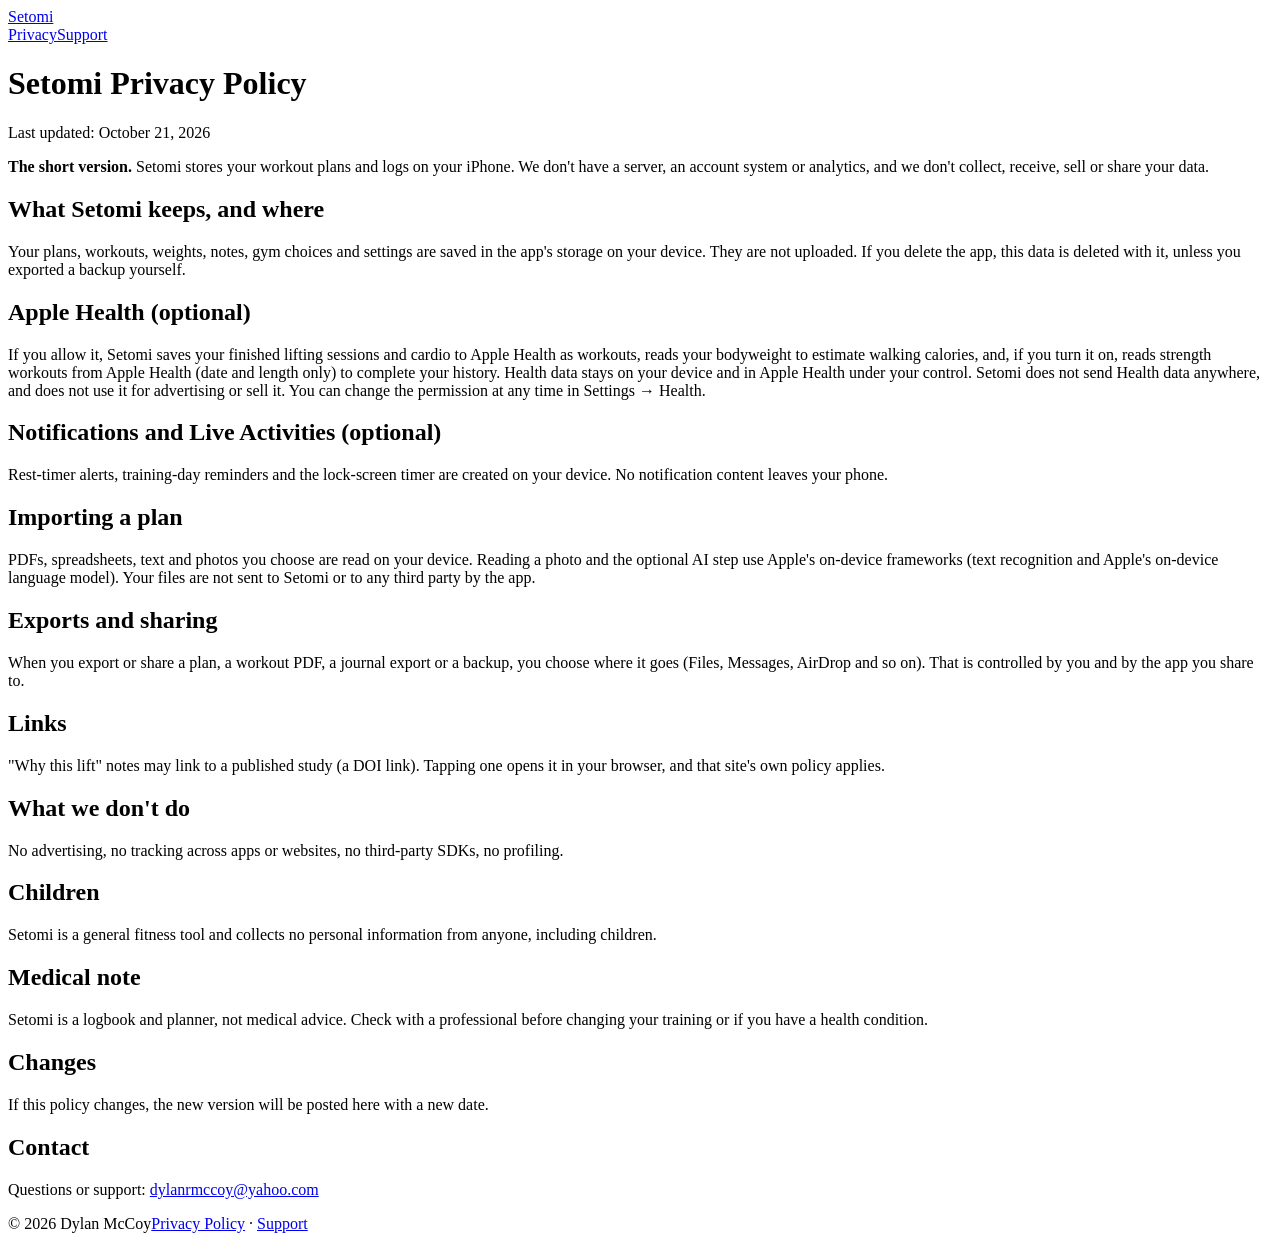
==== privacy.html @ c1842f3f "Add files via upload" ====
<!doctype html>
<html lang="en">
<head>
<meta charset="utf-8">
<meta name="viewport" content="width=device-width, initial-scale=1">
<title>Setomi Privacy Policy</title>
<meta name="description" content="How Setomi handles your data: it stays on your iPhone.">
<link rel="icon" href="img/icon.png">
<link rel="stylesheet" href="style.css">
</head>
<body>
<div class="wrap">
<header class="top">
<a class="brand" href="./"><img src="img/icon.png" alt="">Setomi</a>
<nav><a href="privacy.html" aria-current="page">Privacy</a><a href="support.html">Support</a></nav>
</header>
<main class="doc">
<h1>Setomi Privacy Policy</h1>
<p class="date">Last updated: October 21, 2026</p>

<div class="short"><p><strong>The short version.</strong> Setomi stores your workout plans and logs on your iPhone. We don't have a server, an account system or analytics, and we don't collect, receive, sell or share your data.</p></div>

<h2>What Setomi keeps, and where</h2>
<p>Your plans, workouts, weights, notes, gym choices and settings are saved in the app's storage on your device. They are not uploaded. If you delete the app, this data is deleted with it, unless you exported a backup yourself.</p>

<h2>Apple Health (optional)</h2>
<p>If you allow it, Setomi saves your finished lifting sessions and cardio to Apple Health as workouts, reads your bodyweight to estimate walking calories, and, if you turn it on, reads strength workouts from Apple Health (date and length only) to complete your history. Health data stays on your device and in Apple Health under your control. Setomi does not send Health data anywhere, and does not use it for advertising or sell it. You can change the permission at any time in Settings &rarr; Health.</p>

<h2>Notifications and Live Activities (optional)</h2>
<p>Rest-timer alerts, training-day reminders and the lock-screen timer are created on your device. No notification content leaves your phone.</p>

<h2>Importing a plan</h2>
<p>PDFs, spreadsheets, text and photos you choose are read on your device. Reading a photo and the optional AI step use Apple's on-device frameworks (text recognition and Apple's on-device language model). Your files are not sent to Setomi or to any third party by the app.</p>

<h2>Exports and sharing</h2>
<p>When you export or share a plan, a workout PDF, a journal export or a backup, you choose where it goes (Files, Messages, AirDrop and so on). That is controlled by you and by the app you share to.</p>

<h2>Links</h2>
<p>"Why this lift" notes may link to a published study (a DOI link). Tapping one opens it in your browser, and that site's own policy applies.</p>

<h2>What we don't do</h2>
<p>No advertising, no tracking across apps or websites, no third-party SDKs, no profiling.</p>

<h2>Children</h2>
<p>Setomi is a general fitness tool and collects no personal information from anyone, including children.</p>

<h2>Medical note</h2>
<p>Setomi is a logbook and planner, not medical advice. Check with a professional before changing your training or if you have a health condition.</p>

<h2>Changes</h2>
<p>If this policy changes, the new version will be posted here with a new date.</p>

<h2>Contact</h2>
<p>Questions or support: <a href="mailto:dylanrmccoy@yahoo.com">dylanrmccoy@yahoo.com</a></p>
</main>
<footer><span>&copy; 2026 Dylan McCoy</span><span><a href="privacy.html">Privacy Policy</a> &middot; <a href="support.html">Support</a></span></footer>
</div>
</body>
</html>
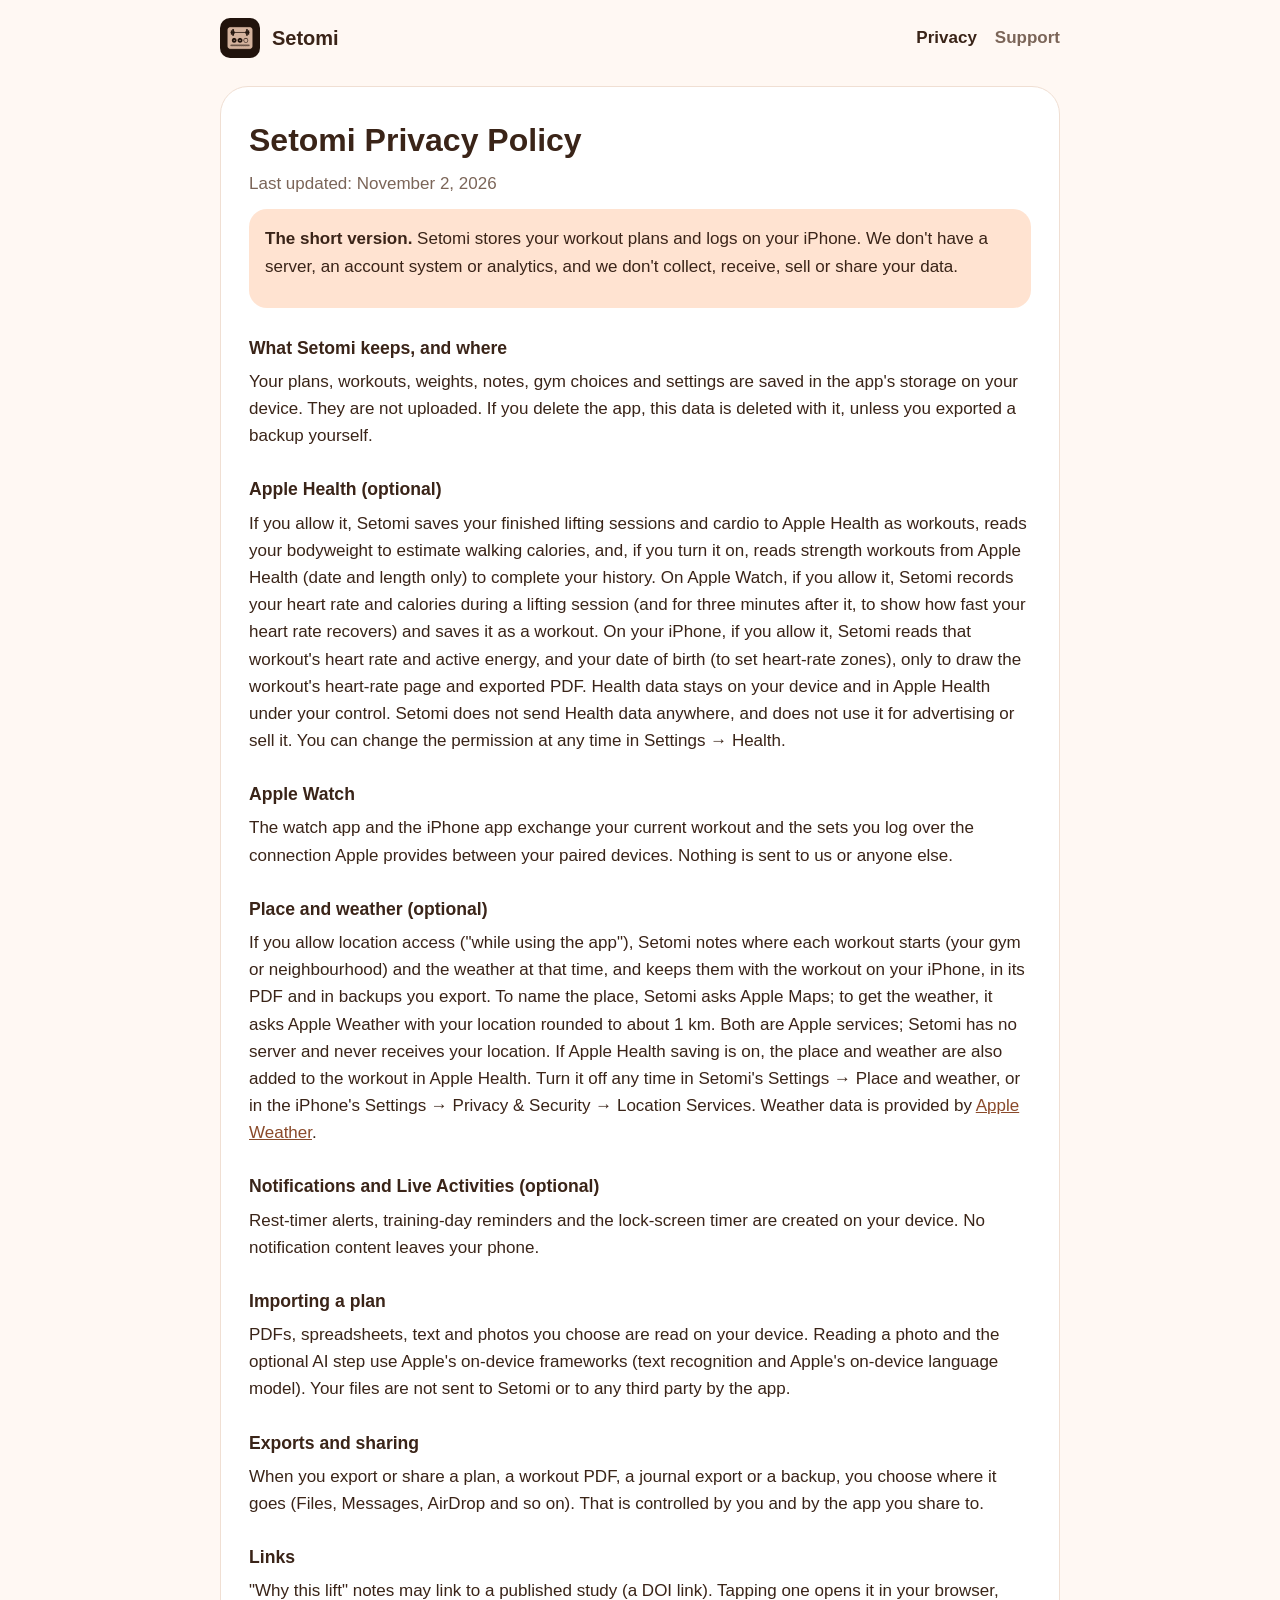
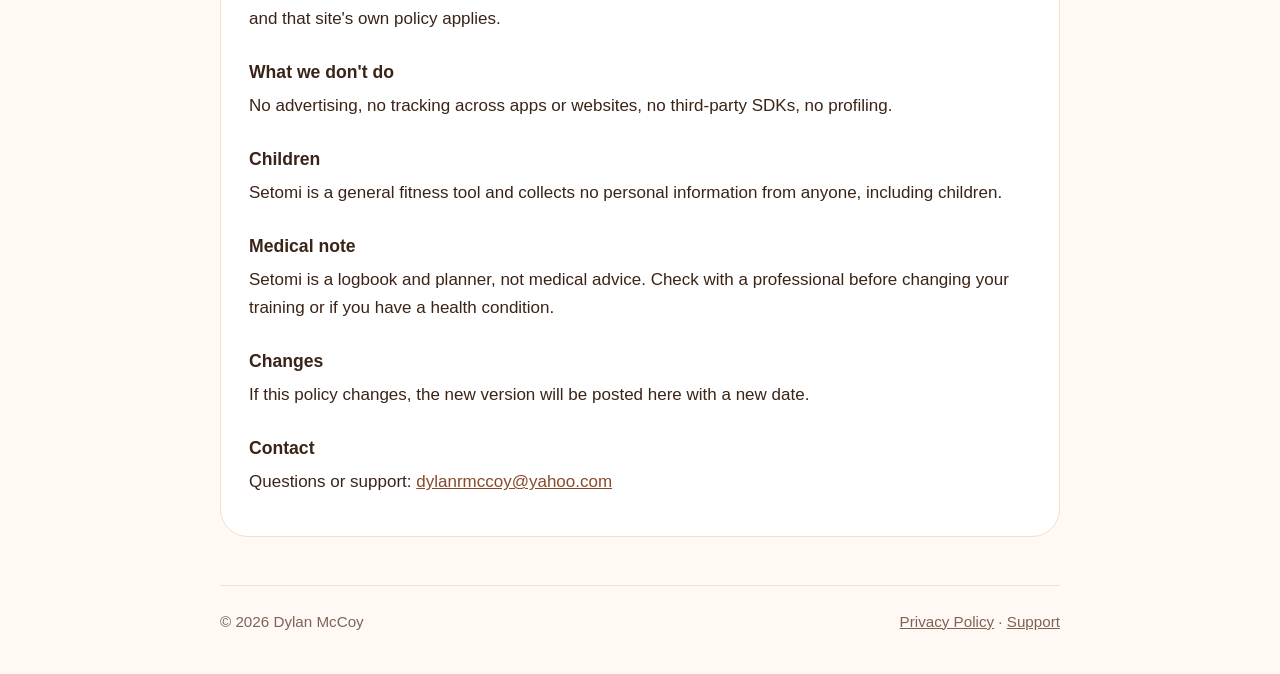
==== commit 573c4bcf: "Add files via upload" ====
--- a/privacy.html
+++ b/privacy.html
@@ -16,7 +16,7 @@
 </header>
 <main class="doc">
 <h1>Setomi Privacy Policy</h1>
-<p class="date">Last updated: October 21, 2026</p>
+<p class="date">Last updated: November 2, 2026</p>
 
 <div class="short"><p><strong>The short version.</strong> Setomi stores your workout plans and logs on your iPhone. We don't have a server, an account system or analytics, and we don't collect, receive, sell or share your data.</p></div>
 
@@ -24,7 +24,13 @@
 <p>Your plans, workouts, weights, notes, gym choices and settings are saved in the app's storage on your device. They are not uploaded. If you delete the app, this data is deleted with it, unless you exported a backup yourself.</p>
 
 <h2>Apple Health (optional)</h2>
-<p>If you allow it, Setomi saves your finished lifting sessions and cardio to Apple Health as workouts, reads your bodyweight to estimate walking calories, and, if you turn it on, reads strength workouts from Apple Health (date and length only) to complete your history. Health data stays on your device and in Apple Health under your control. Setomi does not send Health data anywhere, and does not use it for advertising or sell it. You can change the permission at any time in Settings &rarr; Health.</p>
+<p>If you allow it, Setomi saves your finished lifting sessions and cardio to Apple Health as workouts, reads your bodyweight to estimate walking calories, and, if you turn it on, reads strength workouts from Apple Health (date and length only) to complete your history. On Apple Watch, if you allow it, Setomi records your heart rate and calories during a lifting session (and for three minutes after it, to show how fast your heart rate recovers) and saves it as a workout. On your iPhone, if you allow it, Setomi reads that workout's heart rate and active energy, and your date of birth (to set heart-rate zones), only to draw the workout's heart-rate page and exported PDF. Health data stays on your device and in Apple Health under your control. Setomi does not send Health data anywhere, and does not use it for advertising or sell it. You can change the permission at any time in Settings &rarr; Health.</p>
+
+<h2>Apple Watch</h2>
+<p>The watch app and the iPhone app exchange your current workout and the sets you log over the connection Apple provides between your paired devices. Nothing is sent to us or anyone else.</p>
+
+<h2>Place and weather (optional)</h2>
+<p>If you allow location access ("while using the app"), Setomi notes where each workout starts (your gym or neighbourhood) and the weather at that time, and keeps them with the workout on your iPhone, in its PDF and in backups you export. To name the place, Setomi asks Apple Maps; to get the weather, it asks Apple Weather with your location rounded to about 1 km. Both are Apple services; Setomi has no server and never receives your location. If Apple Health saving is on, the place and weather are also added to the workout in Apple Health. Turn it off any time in Setomi's Settings &rarr; Place and weather, or in the iPhone's Settings &rarr; Privacy &amp; Security &rarr; Location Services. Weather data is provided by <a href="https://weatherkit.apple.com/legal-attribution.html">Apple Weather</a>.</p>
 
 <h2>Notifications and Live Activities (optional)</h2>
 <p>Rest-timer alerts, training-day reminders and the lock-screen timer are created on your device. No notification content leaves your phone.</p>
--- a/style.css
+++ b/style.css
@@ -0,0 +1,36 @@
+:root{color-scheme:light dark;--bg:#fff8f3;--card:#fff;--fg:#3a2418;--mute:#7b6558;--line:#f0dfd3;--accent:#7a4b35;--pop:#e8743b;--soft:#ffe3d1;--link:#8a4a2a}
+@media (prefers-color-scheme:dark){:root{--bg:#1a1210;--card:#251a16;--fg:#f6e9e0;--mute:#c2aa9b;--line:#3a2a23;--accent:#e6b697;--pop:#ff9a63;--soft:#3a241a;--link:#ffb88f}}
+*{box-sizing:border-box}
+html{scroll-behavior:smooth}
+body{margin:0;background:var(--bg);color:var(--fg);font:17px/1.6 ui-rounded,"SF Pro Rounded",-apple-system,BlinkMacSystemFont,"Segoe UI",Roboto,sans-serif}
+a{color:var(--link)}
+.wrap{max-width:880px;margin:0 auto;padding:0 20px}
+header.top{display:flex;align-items:center;justify-content:space-between;padding:18px 0}
+.brand{display:flex;align-items:center;gap:12px;font-weight:800;font-size:1.25rem;color:var(--fg);text-decoration:none}
+.brand img{width:40px;height:40px;border-radius:10px}
+nav a{margin-left:18px;font-weight:700;text-decoration:none;color:var(--mute)}
+nav a:hover,nav a[aria-current]{color:var(--fg)}
+.hero{position:relative;overflow:hidden;background:linear-gradient(170deg,#ffe3d1,#ffc9b0);border-radius:36px;padding:48px 28px 0;text-align:center;color:#3a2418}
+@media (prefers-color-scheme:dark){.hero{background:linear-gradient(170deg,#4a2c1f,#2a1812);color:#fff1e8}}
+.hero h1{font-size:clamp(2.2rem,7vw,3.6rem);line-height:1.08;margin:0 0 12px;letter-spacing:-.02em}
+.hero p{margin:0 auto 22px;max-width:520px;font-size:1.15rem;opacity:.85}
+.pill{display:inline-block;background:var(--accent);color:#fff;font-weight:800;border-radius:999px;padding:12px 24px}
+@media (prefers-color-scheme:dark){.pill{background:var(--pop);color:#2a1812}}
+.shots{display:flex;gap:14px;justify-content:center;margin-top:34px}
+.shots img{width:30%;max-width:210px;border-radius:26px 26px 0 0;box-shadow:0 18px 40px rgba(58,36,24,.25);display:block}
+.shots img:nth-child(odd){transform:translateY(22px)}
+.bubble{position:absolute;border-radius:50%;background:radial-gradient(circle at 30% 30%,rgba(255,255,255,.9),rgba(255,255,255,.2));opacity:.5}
+.grid{display:grid;grid-template-columns:repeat(auto-fit,minmax(240px,1fr));gap:16px;margin:36px 0}
+.card{background:var(--card);border:1px solid var(--line);border-radius:26px;padding:22px}
+.card h3{margin:0 0 6px;font-size:1.1rem}
+.card p{margin:0;color:var(--mute)}
+.card .dot{display:inline-grid;place-items:center;width:40px;height:40px;border-radius:50%;background:var(--soft);margin-bottom:12px;font-size:1.2rem}
+h2.sec{font-size:1.6rem;margin:40px 0 6px}
+.doc{background:var(--card);border:1px solid var(--line);border-radius:28px;padding:28px;margin:10px 0 30px}
+.doc h1{margin:0 0 4px;font-size:2rem}
+.doc h2{font-size:1.1rem;margin:26px 0 6px}
+.doc p{margin:0 0 12px}
+.date{color:var(--mute);margin-bottom:18px}
+.short{background:var(--soft);border-radius:18px;padding:16px;margin:0 0 6px}
+footer{border-top:1px solid var(--line);margin-top:48px;padding:24px 0 40px;color:var(--mute);font-size:.95rem;display:flex;flex-wrap:wrap;gap:8px 20px;justify-content:space-between}
+footer a{color:var(--mute)}
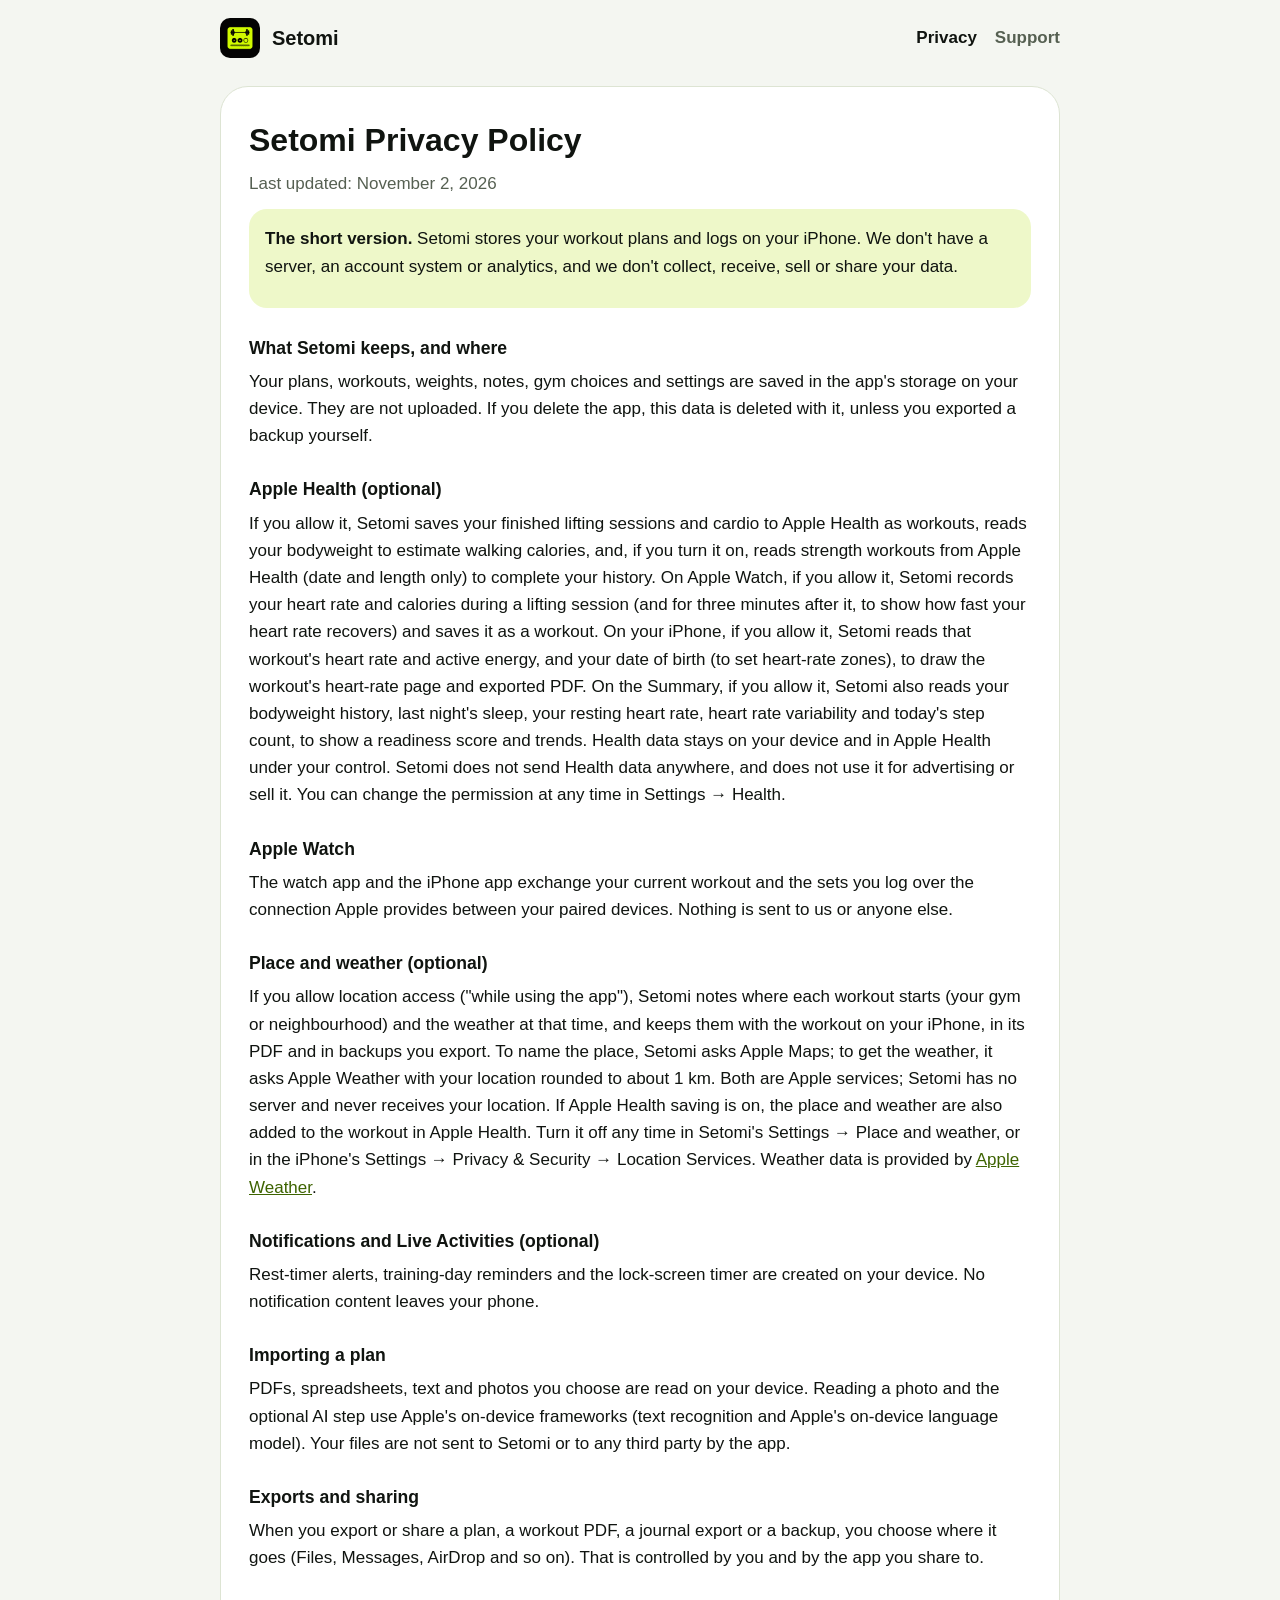
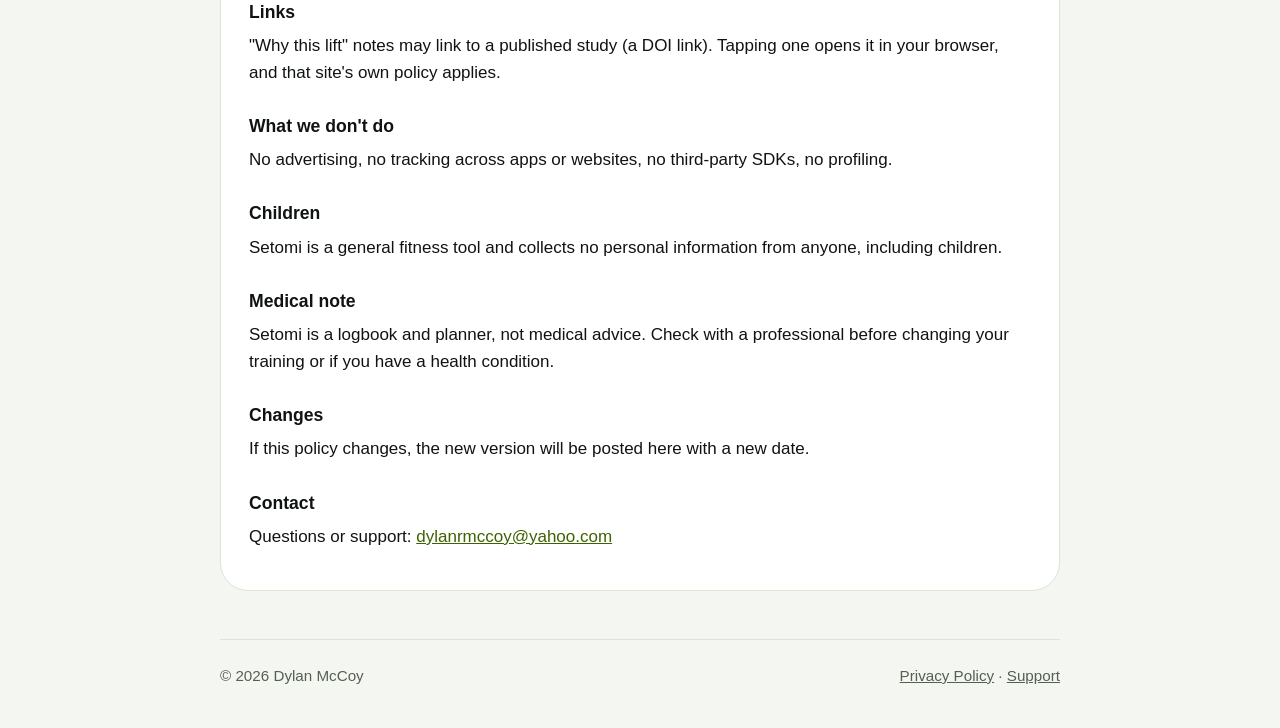
==== commit 7fc4e830: "Privacy: mention steps and resting heart rate on the Summary" ====
--- a/privacy.html
+++ b/privacy.html
@@ -24,7 +24,7 @@
 <p>Your plans, workouts, weights, notes, gym choices and settings are saved in the app's storage on your device. They are not uploaded. If you delete the app, this data is deleted with it, unless you exported a backup yourself.</p>
 
 <h2>Apple Health (optional)</h2>
-<p>If you allow it, Setomi saves your finished lifting sessions and cardio to Apple Health as workouts, reads your bodyweight to estimate walking calories, and, if you turn it on, reads strength workouts from Apple Health (date and length only) to complete your history. On Apple Watch, if you allow it, Setomi records your heart rate and calories during a lifting session (and for three minutes after it, to show how fast your heart rate recovers) and saves it as a workout. On your iPhone, if you allow it, Setomi reads that workout's heart rate and active energy, and your date of birth (to set heart-rate zones), only to draw the workout's heart-rate page and exported PDF. Health data stays on your device and in Apple Health under your control. Setomi does not send Health data anywhere, and does not use it for advertising or sell it. You can change the permission at any time in Settings &rarr; Health.</p>
+<p>If you allow it, Setomi saves your finished lifting sessions and cardio to Apple Health as workouts, reads your bodyweight to estimate walking calories, and, if you turn it on, reads strength workouts from Apple Health (date and length only) to complete your history. On Apple Watch, if you allow it, Setomi records your heart rate and calories during a lifting session (and for three minutes after it, to show how fast your heart rate recovers) and saves it as a workout. On your iPhone, if you allow it, Setomi reads that workout's heart rate and active energy, and your date of birth (to set heart-rate zones), to draw the workout's heart-rate page and exported PDF. On the Summary, if you allow it, Setomi also reads your bodyweight history, last night's sleep, your resting heart rate, heart rate variability and today's step count, to show a readiness score and trends. Health data stays on your device and in Apple Health under your control. Setomi does not send Health data anywhere, and does not use it for advertising or sell it. You can change the permission at any time in Settings &rarr; Health.</p>
 
 <h2>Apple Watch</h2>
 <p>The watch app and the iPhone app exchange your current workout and the sets you log over the connection Apple provides between your paired devices. Nothing is sent to us or anyone else.</p>
--- a/style.css
+++ b/style.css
@@ -1,5 +1,5 @@
-:root{color-scheme:light dark;--bg:#fff8f3;--card:#fff;--fg:#3a2418;--mute:#7b6558;--line:#f0dfd3;--accent:#7a4b35;--pop:#e8743b;--soft:#ffe3d1;--link:#8a4a2a}
-@media (prefers-color-scheme:dark){:root{--bg:#1a1210;--card:#251a16;--fg:#f6e9e0;--mute:#c2aa9b;--line:#3a2a23;--accent:#e6b697;--pop:#ff9a63;--soft:#3a241a;--link:#ffb88f}}
+:root{color-scheme:light dark;--bg:#f4f6f1;--card:#fff;--fg:#101410;--mute:#566052;--line:#dde4d3;--accent:#4c7a00;--pop:#c6ff00;--soft:#eef8c9;--link:#3d6300}
+@media (prefers-color-scheme:dark){:root{--bg:#0a0a0a;--card:#141614;--fg:#f3f6ee;--mute:#a3ac9a;--line:#262b22;--accent:#c6ff00;--pop:#c6ff00;--soft:#1c2410;--link:#d2ff3a}}
 *{box-sizing:border-box}
 html{scroll-behavior:smooth}
 body{margin:0;background:var(--bg);color:var(--fg);font:17px/1.6 ui-rounded,"SF Pro Rounded",-apple-system,BlinkMacSystemFont,"Segoe UI",Roboto,sans-serif}
@@ -10,14 +10,14 @@
 .brand img{width:40px;height:40px;border-radius:10px}
 nav a{margin-left:18px;font-weight:700;text-decoration:none;color:var(--mute)}
 nav a:hover,nav a[aria-current]{color:var(--fg)}
-.hero{position:relative;overflow:hidden;background:linear-gradient(170deg,#ffe3d1,#ffc9b0);border-radius:36px;padding:48px 28px 0;text-align:center;color:#3a2418}
-@media (prefers-color-scheme:dark){.hero{background:linear-gradient(170deg,#4a2c1f,#2a1812);color:#fff1e8}}
+.hero{position:relative;overflow:hidden;background:linear-gradient(170deg,#eaffa6,#c6ff00);border-radius:36px;padding:48px 28px 0;text-align:center;color:#0a0a0a}
+@media (prefers-color-scheme:dark){.hero{background:linear-gradient(170deg,#1d2609,#0a0a0a);color:#f3f6ee}}
 .hero h1{font-size:clamp(2.2rem,7vw,3.6rem);line-height:1.08;margin:0 0 12px;letter-spacing:-.02em}
 .hero p{margin:0 auto 22px;max-width:520px;font-size:1.15rem;opacity:.85}
-.pill{display:inline-block;background:var(--accent);color:#fff;font-weight:800;border-radius:999px;padding:12px 24px}
-@media (prefers-color-scheme:dark){.pill{background:var(--pop);color:#2a1812}}
+.pill{display:inline-block;background:#0a0a0a;color:#c6ff00;font-weight:800;border-radius:999px;padding:12px 24px}
+@media (prefers-color-scheme:dark){.pill{background:#c6ff00;color:#0a0a0a}}
 .shots{display:flex;gap:14px;justify-content:center;margin-top:34px}
-.shots img{width:30%;max-width:210px;border-radius:26px 26px 0 0;box-shadow:0 18px 40px rgba(58,36,24,.25);display:block}
+.shots img{width:30%;max-width:210px;border-radius:26px 26px 0 0;box-shadow:0 18px 40px rgba(10,10,10,.3);display:block}
 .shots img:nth-child(odd){transform:translateY(22px)}
 .bubble{position:absolute;border-radius:50%;background:radial-gradient(circle at 30% 30%,rgba(255,255,255,.9),rgba(255,255,255,.2));opacity:.5}
 .grid{display:grid;grid-template-columns:repeat(auto-fit,minmax(240px,1fr));gap:16px;margin:36px 0}
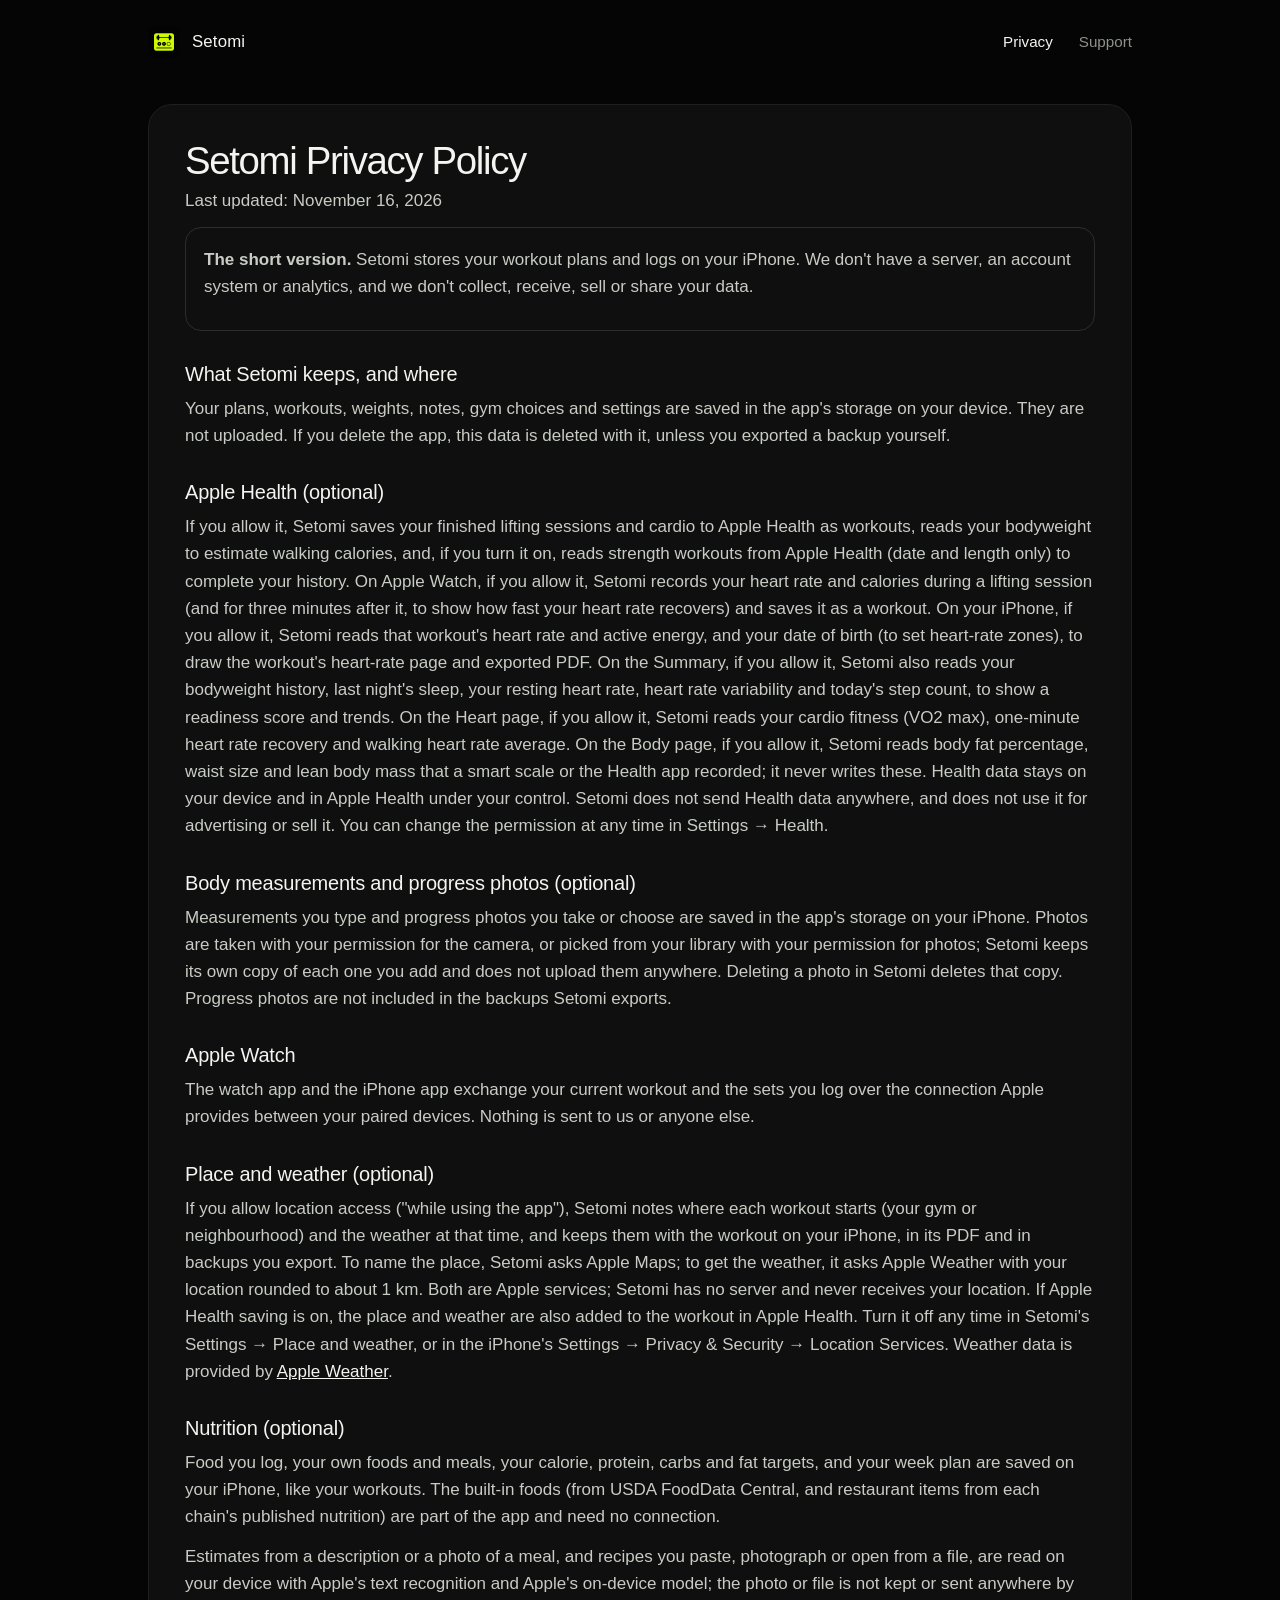
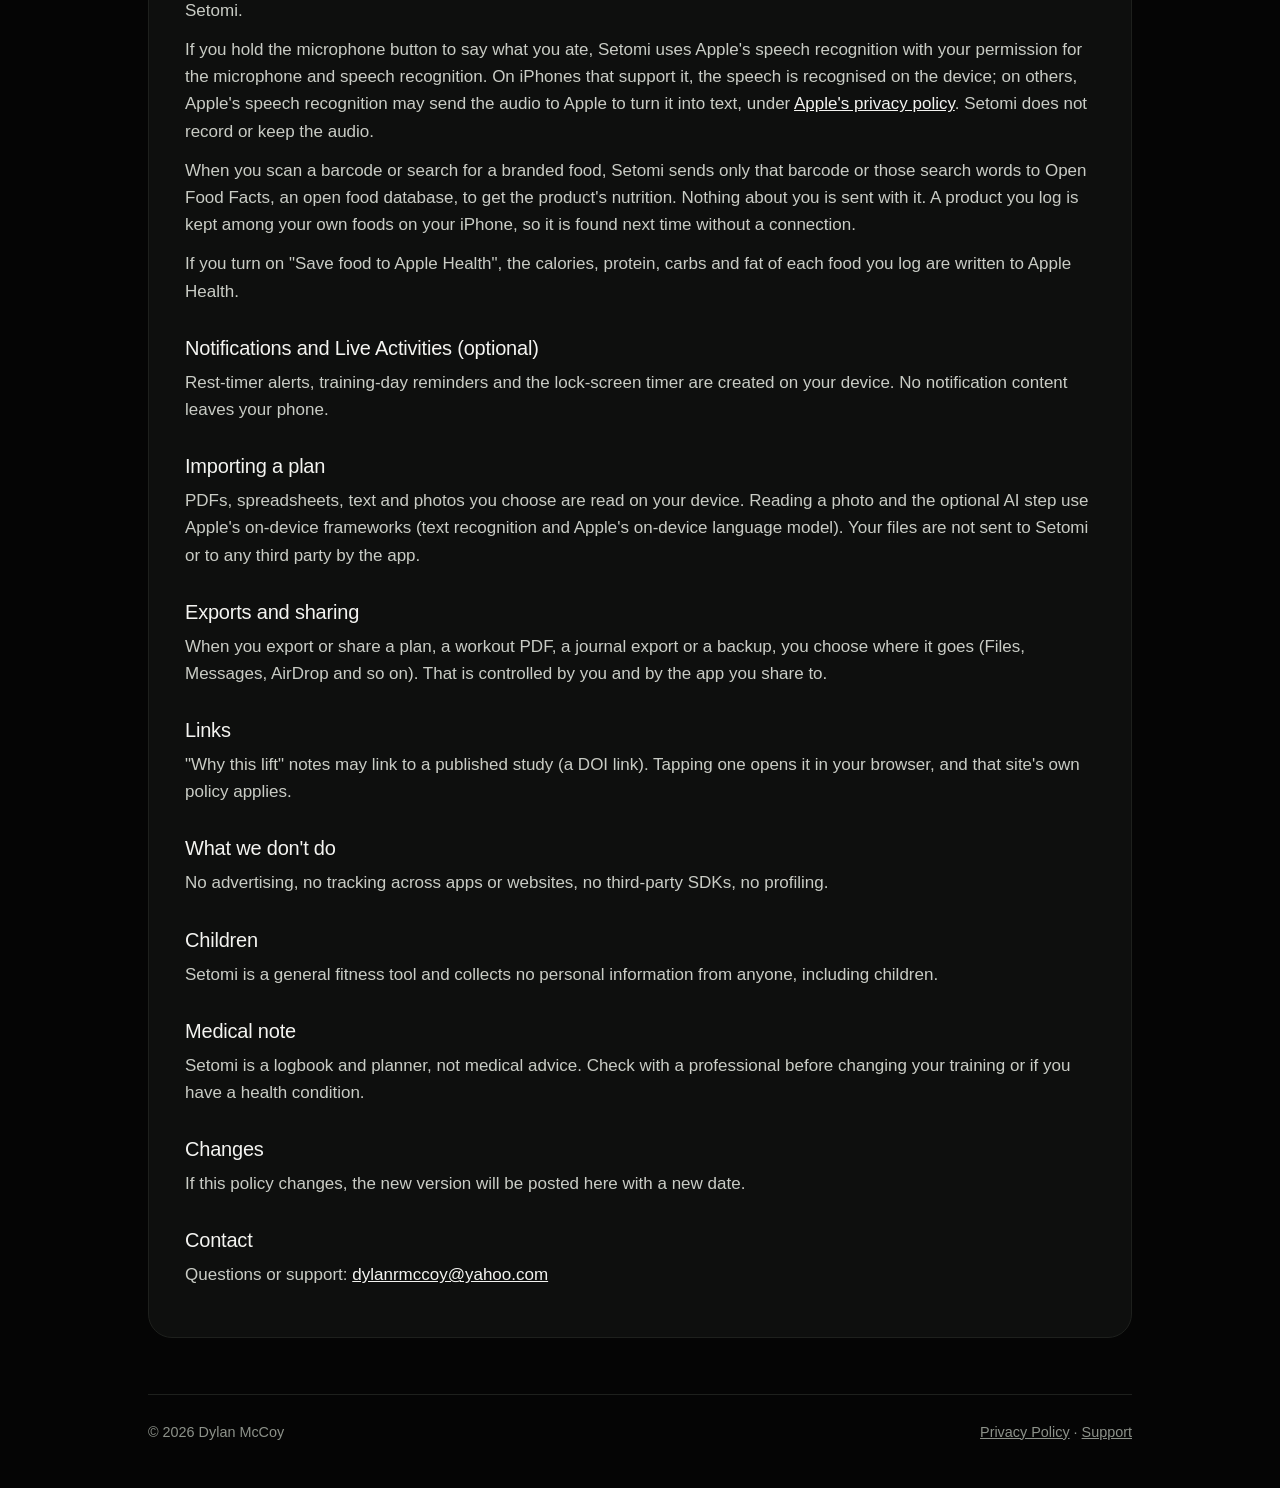
==== commit 0ef2b52f: "Privacy policy for Setomi 1.2 Co-Authored-By: Claude Opus 5.5 <noreply@anthropic.com>" ====
--- a/privacy.html
+++ b/privacy.html
@@ -16,7 +16,7 @@
 </header>
 <main class="doc">
 <h1>Setomi Privacy Policy</h1>
-<p class="date">Last updated: November 2, 2026</p>
+<p class="date">Last updated: November 16, 2026</p>
 
 <div class="short"><p><strong>The short version.</strong> Setomi stores your workout plans and logs on your iPhone. We don't have a server, an account system or analytics, and we don't collect, receive, sell or share your data.</p></div>
 
@@ -24,13 +24,23 @@
 <p>Your plans, workouts, weights, notes, gym choices and settings are saved in the app's storage on your device. They are not uploaded. If you delete the app, this data is deleted with it, unless you exported a backup yourself.</p>
 
 <h2>Apple Health (optional)</h2>
-<p>If you allow it, Setomi saves your finished lifting sessions and cardio to Apple Health as workouts, reads your bodyweight to estimate walking calories, and, if you turn it on, reads strength workouts from Apple Health (date and length only) to complete your history. On Apple Watch, if you allow it, Setomi records your heart rate and calories during a lifting session (and for three minutes after it, to show how fast your heart rate recovers) and saves it as a workout. On your iPhone, if you allow it, Setomi reads that workout's heart rate and active energy, and your date of birth (to set heart-rate zones), to draw the workout's heart-rate page and exported PDF. On the Summary, if you allow it, Setomi also reads your bodyweight history, last night's sleep, your resting heart rate, heart rate variability and today's step count, to show a readiness score and trends. Health data stays on your device and in Apple Health under your control. Setomi does not send Health data anywhere, and does not use it for advertising or sell it. You can change the permission at any time in Settings &rarr; Health.</p>
+<p>If you allow it, Setomi saves your finished lifting sessions and cardio to Apple Health as workouts, reads your bodyweight to estimate walking calories, and, if you turn it on, reads strength workouts from Apple Health (date and length only) to complete your history. On Apple Watch, if you allow it, Setomi records your heart rate and calories during a lifting session (and for three minutes after it, to show how fast your heart rate recovers) and saves it as a workout. On your iPhone, if you allow it, Setomi reads that workout's heart rate and active energy, and your date of birth (to set heart-rate zones), to draw the workout's heart-rate page and exported PDF. On the Summary, if you allow it, Setomi also reads your bodyweight history, last night's sleep, your resting heart rate, heart rate variability and today's step count, to show a readiness score and trends. On the Heart page, if you allow it, Setomi reads your cardio fitness (VO2 max), one-minute heart rate recovery and walking heart rate average. On the Body page, if you allow it, Setomi reads body fat percentage, waist size and lean body mass that a smart scale or the Health app recorded; it never writes these. Health data stays on your device and in Apple Health under your control. Setomi does not send Health data anywhere, and does not use it for advertising or sell it. You can change the permission at any time in Settings &rarr; Health.</p>
+
+<h2>Body measurements and progress photos (optional)</h2>
+<p>Measurements you type and progress photos you take or choose are saved in the app's storage on your iPhone. Photos are taken with your permission for the camera, or picked from your library with your permission for photos; Setomi keeps its own copy of each one you add and does not upload them anywhere. Deleting a photo in Setomi deletes that copy. Progress photos are not included in the backups Setomi exports.</p>
 
 <h2>Apple Watch</h2>
 <p>The watch app and the iPhone app exchange your current workout and the sets you log over the connection Apple provides between your paired devices. Nothing is sent to us or anyone else.</p>
 
 <h2>Place and weather (optional)</h2>
 <p>If you allow location access ("while using the app"), Setomi notes where each workout starts (your gym or neighbourhood) and the weather at that time, and keeps them with the workout on your iPhone, in its PDF and in backups you export. To name the place, Setomi asks Apple Maps; to get the weather, it asks Apple Weather with your location rounded to about 1 km. Both are Apple services; Setomi has no server and never receives your location. If Apple Health saving is on, the place and weather are also added to the workout in Apple Health. Turn it off any time in Setomi's Settings &rarr; Place and weather, or in the iPhone's Settings &rarr; Privacy &amp; Security &rarr; Location Services. Weather data is provided by <a href="https://weatherkit.apple.com/legal-attribution.html">Apple Weather</a>.</p>
+
+<h2>Nutrition (optional)</h2>
+<p>Food you log, your own foods and meals, your calorie, protein, carbs and fat targets, and your week plan are saved on your iPhone, like your workouts. The built-in foods (from USDA FoodData Central, and restaurant items from each chain's published nutrition) are part of the app and need no connection.</p>
+<p>Estimates from a description or a photo of a meal, and recipes you paste, photograph or open from a file, are read on your device with Apple's text recognition and Apple's on-device model; the photo or file is not kept or sent anywhere by Setomi.</p>
+<p>If you hold the microphone button to say what you ate, Setomi uses Apple's speech recognition with your permission for the microphone and speech recognition. On iPhones that support it, the speech is recognised on the device; on others, Apple's speech recognition may send the audio to Apple to turn it into text, under <a href="https://www.apple.com/legal/privacy/">Apple's privacy policy</a>. Setomi does not record or keep the audio.</p>
+<p>When you scan a barcode or search for a branded food, Setomi sends only that barcode or those search words to Open Food Facts, an open food database, to get the product's nutrition. Nothing about you is sent with it. A product you log is kept among your own foods on your iPhone, so it is found next time without a connection.</p>
+<p>If you turn on "Save food to Apple Health", the calories, protein, carbs and fat of each food you log are written to Apple Health.</p>
 
 <h2>Notifications and Live Activities (optional)</h2>
 <p>Rest-timer alerts, training-day reminders and the lock-screen timer are created on your device. No notification content leaves your phone.</p>
--- a/style.css
+++ b/style.css
@@ -1,36 +1,50 @@
-:root{color-scheme:light dark;--bg:#f4f6f1;--card:#fff;--fg:#101410;--mute:#566052;--line:#dde4d3;--accent:#4c7a00;--pop:#c6ff00;--soft:#eef8c9;--link:#3d6300}
-@media (prefers-color-scheme:dark){:root{--bg:#0a0a0a;--card:#141614;--fg:#f3f6ee;--mute:#a3ac9a;--line:#262b22;--accent:#c6ff00;--pop:#c6ff00;--soft:#1c2410;--link:#d2ff3a}}
+/* Quiet Volt: near-black, thin type, lime on a few words only (docs/marketing/BRAND_AUDIT.md, 2026-11-11). Shared by index, privacy and support. */
+:root{color-scheme:dark;--bg:#050505;--card:#0e0f0e;--fg:#f4f4f1;--mute:#8d928a;--line:#1e201d;--volt:#c6ff00}
 *{box-sizing:border-box}
 html{scroll-behavior:smooth}
-body{margin:0;background:var(--bg);color:var(--fg);font:17px/1.6 ui-rounded,"SF Pro Rounded",-apple-system,BlinkMacSystemFont,"Segoe UI",Roboto,sans-serif}
-a{color:var(--link)}
-.wrap{max-width:880px;margin:0 auto;padding:0 20px}
-header.top{display:flex;align-items:center;justify-content:space-between;padding:18px 0}
-.brand{display:flex;align-items:center;gap:12px;font-weight:800;font-size:1.25rem;color:var(--fg);text-decoration:none}
-.brand img{width:40px;height:40px;border-radius:10px}
-nav a{margin-left:18px;font-weight:700;text-decoration:none;color:var(--mute)}
+body{margin:0;background:var(--bg);color:var(--fg);font:17px/1.6 -apple-system,BlinkMacSystemFont,"SF Pro Text","Helvetica Neue",Helvetica,Arial,sans-serif;-webkit-font-smoothing:antialiased}
+a{color:var(--fg)}
+.wrap{max-width:1040px;margin:0 auto;padding:0 28px}
+header.top{display:flex;align-items:center;justify-content:space-between;padding:26px 0}
+.brand{display:flex;align-items:center;gap:12px;font-weight:500;font-size:1.05rem;letter-spacing:.01em;color:var(--fg);text-decoration:none}
+.brand img{width:32px;height:32px;border-radius:8px}
+nav a{margin-left:26px;font-weight:400;font-size:.95rem;text-decoration:none;color:var(--mute)}
 nav a:hover,nav a[aria-current]{color:var(--fg)}
-.hero{position:relative;overflow:hidden;background:linear-gradient(170deg,#eaffa6,#c6ff00);border-radius:36px;padding:48px 28px 0;text-align:center;color:#0a0a0a}
-@media (prefers-color-scheme:dark){.hero{background:linear-gradient(170deg,#1d2609,#0a0a0a);color:#f3f6ee}}
-.hero h1{font-size:clamp(2.2rem,7vw,3.6rem);line-height:1.08;margin:0 0 12px;letter-spacing:-.02em}
-.hero p{margin:0 auto 22px;max-width:520px;font-size:1.15rem;opacity:.85}
-.pill{display:inline-block;background:#0a0a0a;color:#c6ff00;font-weight:800;border-radius:999px;padding:12px 24px}
-@media (prefers-color-scheme:dark){.pill{background:#c6ff00;color:#0a0a0a}}
-.shots{display:flex;gap:14px;justify-content:center;margin-top:34px}
-.shots img{width:30%;max-width:210px;border-radius:26px 26px 0 0;box-shadow:0 18px 40px rgba(10,10,10,.3);display:block}
-.shots img:nth-child(odd){transform:translateY(22px)}
-.bubble{position:absolute;border-radius:50%;background:radial-gradient(circle at 30% 30%,rgba(255,255,255,.9),rgba(255,255,255,.2));opacity:.5}
-.grid{display:grid;grid-template-columns:repeat(auto-fit,minmax(240px,1fr));gap:16px;margin:36px 0}
-.card{background:var(--card);border:1px solid var(--line);border-radius:26px;padding:22px}
-.card h3{margin:0 0 6px;font-size:1.1rem}
-.card p{margin:0;color:var(--mute)}
-.card .dot{display:inline-grid;place-items:center;width:40px;height:40px;border-radius:50%;background:var(--soft);margin-bottom:12px;font-size:1.2rem}
-h2.sec{font-size:1.6rem;margin:40px 0 6px}
-.doc{background:var(--card);border:1px solid var(--line);border-radius:28px;padding:28px;margin:10px 0 30px}
-.doc h1{margin:0 0 4px;font-size:2rem}
-.doc h2{font-size:1.1rem;margin:26px 0 6px}
+.navcta{color:var(--fg)!important;border:1px solid #3a3d38;border-radius:999px;padding:8px 18px;white-space:nowrap}
+h1,h2{font-weight:300;letter-spacing:-.035em;line-height:1.05;margin:0}
+h1 em{font-style:normal;color:var(--volt)}
+.hero{display:grid;grid-template-columns:1.25fr .75fr;gap:56px;align-items:center;padding:72px 0 96px}
+.hero h1{font-size:clamp(2.8rem,7.4vw,5.4rem)}
+.hero p{color:var(--mute);font-size:1.2rem;max-width:30em;margin:26px 0 34px}
+.device{display:block;width:100%;max-width:300px;height:auto;justify-self:center;border-radius:38px;border:1px solid #232521}
+.proof{display:grid;grid-template-columns:.75fr 1.25fr;gap:72px;align-items:center;padding:72px 0;border-top:1px solid var(--line)}
+.proof.flip{grid-template-columns:1.25fr .75fr}.proof.flip>img{order:2}
+.proof h2{font-size:clamp(2rem,4.6vw,3.2rem)}
+.proof p{color:var(--mute);font-size:1.1rem;max-width:28em;margin:20px 0 0}
+.facts{border-top:1px solid var(--line);padding:84px 0;text-align:center}
+.facts p{font-size:clamp(1.4rem,3.4vw,2.2rem);font-weight:300;letter-spacing:-.02em;margin:0}
+.facts .quiet{font-size:1.05rem;font-weight:400;letter-spacing:0;color:var(--mute);margin-top:16px}
+.cta{border-top:1px solid var(--line);padding:84px 0 40px;text-align:center}
+.cta h2{font-size:clamp(2rem,4.6vw,3.2rem);margin-bottom:34px}
+.cta .waitlist{margin:0 auto;justify-content:center}
+.waitlist{display:flex;flex-wrap:wrap;gap:10px;max-width:520px}
+.waitlist input[type=email]{flex:1 1 220px;min-width:0;font:inherit;padding:13px 20px;border-radius:999px;border:1px solid #3a3d38;background:transparent;color:var(--fg)}
+.waitlist input[type=email]::placeholder{color:#5d615a}
+.waitlist input[type=email]:focus-visible{outline:2px solid var(--volt);outline-offset:2px}
+.waitlist button{font:inherit;font-weight:500;padding:13px 26px;border:0;border-radius:999px;background:var(--fg);color:#050505;cursor:pointer}
+.waitlist button:disabled{opacity:.6;cursor:default}
+.waitlist .note{flex:1 1 100%;margin:6px 0 0;font-size:.9rem;color:var(--mute)}
+.thanks{flex:1 1 100%;margin:0;font-size:1.1rem}
+.sr{position:absolute;width:1px;height:1px;overflow:hidden;clip:rect(0 0 0 0);white-space:nowrap}
+.hp{position:absolute;left:-9999px;width:1px;height:1px;opacity:0}
+/* privacy and support pages */
+.doc{background:var(--card);border:1px solid var(--line);border-radius:24px;padding:36px;margin:20px 0 30px}
+.doc h1{font-size:2.4rem;margin:0 0 6px}
+.doc h2{font-size:1.25rem;font-weight:500;letter-spacing:-.01em;line-height:1.3;margin:30px 0 8px}
+.doc p,.doc li{color:#c9ccc5}
 .doc p{margin:0 0 12px}
-.date{color:var(--mute);margin-bottom:18px}
-.short{background:var(--soft);border-radius:18px;padding:16px;margin:0 0 6px}
-footer{border-top:1px solid var(--line);margin-top:48px;padding:24px 0 40px;color:var(--mute);font-size:.95rem;display:flex;flex-wrap:wrap;gap:8px 20px;justify-content:space-between}
+.date{color:var(--mute);margin-bottom:20px}
+.short{border:1px solid #2c2f29;border-radius:16px;padding:18px;margin:0 0 8px}
+footer{border-top:1px solid var(--line);margin-top:56px;padding:26px 0 44px;color:var(--mute);font-size:.9rem;display:flex;flex-wrap:wrap;gap:8px 20px;justify-content:space-between}
 footer a{color:var(--mute)}
+@media (max-width:720px){.hero,.proof,.proof.flip{grid-template-columns:1fr;gap:36px;padding:52px 0}.proof.flip>img{order:0}.device{max-width:240px}nav:has(.navcta) a:not(.navcta){display:none}}
